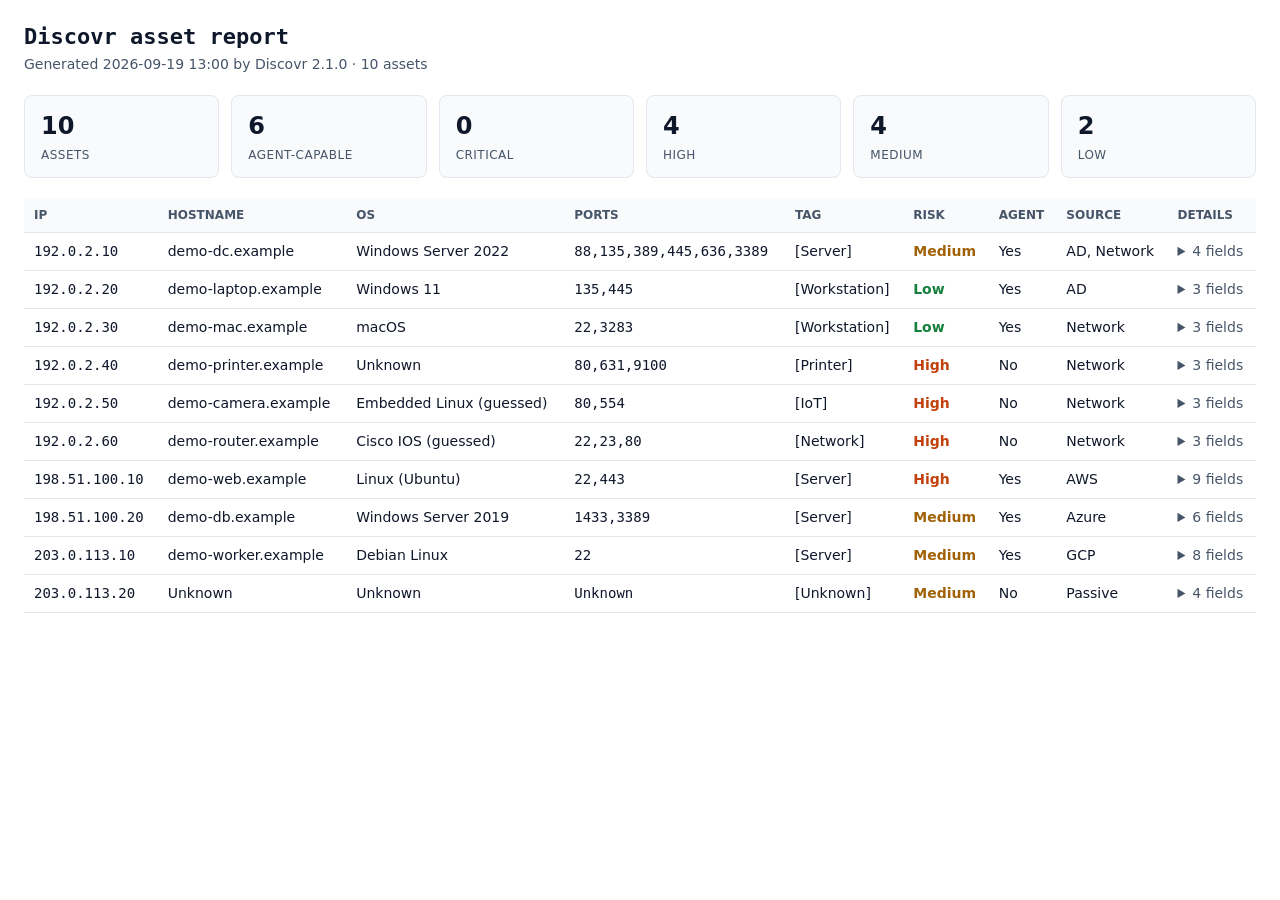
==== docs/demo/demo.html @ e3fc2866 "feat: complete portable discovery workflows and packaging Stream early network evidence, keep native" ====
<!doctype html>
<html lang="en"><head><meta charset="utf-8">
<meta name="viewport" content="width=device-width, initial-scale=1">
<title>Discovr asset report</title>
<style>
  /* Self-contained report: no external fonts, scripts or images, so it opens offline. */
  :root { color-scheme: light dark; --bg:#ffffff; --fg:#0f172a; --muted:#475569; --line:#e2e8f0;
          --card:#f8fafc; --crit:#b91c1c; --high:#c2410c; --med:#a16207; --low:#15803d; }
  @media (prefers-color-scheme: dark) {
    :root { --bg:#0b1015; --fg:#e6edf3; --muted:#9fb0bf; --line:#1f2a33; --card:#11181f;
            --crit:#f87171; --high:#fb923c; --med:#facc15; --low:#4ade80; } }
  body { margin:0; padding:24px; background:var(--bg); color:var(--fg);
         font:14px/1.5 "Fira Sans", system-ui, -apple-system, "Segoe UI", Roboto, sans-serif; }
  h1 { font:600 22px/1.2 "Fira Code", ui-monospace, "Cascadia Code", Menlo, Consolas, monospace; margin:0 0 4px; }
  p.meta { color:var(--muted); margin:0 0 20px; }
  .tiles { display:grid; grid-template-columns:repeat(auto-fit, minmax(150px, 1fr)); gap:12px; margin-bottom:20px; }
  .tile { background:var(--card); border:1px solid var(--line); border-radius:8px; padding:12px 16px; }
  .tile b { display:block; font-size:24px; font-variant-numeric:tabular-nums; }
  .tile span { color:var(--muted); font-size:12px; text-transform:uppercase; letter-spacing:.04em; }
  table { width:100%; border-collapse:collapse; }
  th, td { text-align:left; padding:8px 10px; border-bottom:1px solid var(--line); vertical-align:top; }
  th { position:sticky; top:0; background:var(--card); font-size:12px; text-transform:uppercase; color:var(--muted); }
  td.mono { font-family:"Fira Code", ui-monospace, Menlo, Consolas, monospace; font-variant-numeric:tabular-nums; }
  .risk { font-weight:600; }
  .Critical { color:var(--crit); } .High { color:var(--high); } .Medium { color:var(--med); } .Low { color:var(--low); }
  details summary { cursor:pointer; color:var(--muted); }
  dl { display:grid; grid-template-columns:max-content 1fr; gap:2px 12px; margin:6px 0 0; font-size:12px; }
  dt { color:var(--muted); } dd { margin:0; overflow-wrap:anywhere; }
  @media print { th { position:static; } details { display:block; } }
</style></head>
<body>
<h1>Discovr asset report</h1>
<p class="meta">Generated 2026-09-19 13:00 by Discovr 2.1.0 &middot; 10 assets</p>
<section class="tiles" aria-label="Summary"><div class="tile"><b>10</b><span>Assets</span></div><div class="tile"><b>6</b><span>Agent-capable</span></div><div class="tile"><b>0</b><span>Critical</span></div><div class="tile"><b>4</b><span>High</span></div><div class="tile"><b>4</b><span>Medium</span></div><div class="tile"><b>2</b><span>Low</span></div></section>
<table>
<thead><tr><th scope="col">IP</th><th scope="col">Hostname</th><th scope="col">OS</th><th scope="col">Ports</th>
<th scope="col">Tag</th><th scope="col">Risk</th><th scope="col">Agent</th><th scope="col">Source</th><th scope="col">Details</th></tr></thead>
<tbody>
<tr><td class="mono">192.0.2.10</td><td>demo-dc.example</td><td>Windows Server 2022</td><td class="mono">88,135,389,445,636,3389</td><td>[Server]</td><td class="risk Medium">Medium</td><td>Yes</td><td>AD, Network</td><td><details><summary>4 fields</summary><dl><dt>Demo</dt><dd>Yes</dd><dt>DomainController</dt><dd>Yes</dd><dt>Environment</dt><dd>Example office</dd><dt>Evidence</dt><dd>Fictional sample only; not a real scan or verified exposure assessment.</dd></dl></details></td></tr>
<tr><td class="mono">192.0.2.20</td><td>demo-laptop.example</td><td>Windows 11</td><td class="mono">135,445</td><td>[Workstation]</td><td class="risk Low">Low</td><td>Yes</td><td>AD</td><td><details><summary>3 fields</summary><dl><dt>Demo</dt><dd>Yes</dd><dt>Environment</dt><dd>Example office</dd><dt>Evidence</dt><dd>Fictional sample only; not a real scan or verified exposure assessment.</dd></dl></details></td></tr>
<tr><td class="mono">192.0.2.30</td><td>demo-mac.example</td><td>macOS</td><td class="mono">22,3283</td><td>[Workstation]</td><td class="risk Low">Low</td><td>Yes</td><td>Network</td><td><details><summary>3 fields</summary><dl><dt>Demo</dt><dd>Yes</dd><dt>Environment</dt><dd>Example office</dd><dt>Evidence</dt><dd>Fictional sample only; not a real scan or verified exposure assessment.</dd></dl></details></td></tr>
<tr><td class="mono">192.0.2.40</td><td>demo-printer.example</td><td>Unknown</td><td class="mono">80,631,9100</td><td>[Printer]</td><td class="risk High">High</td><td>No</td><td>Network</td><td><details><summary>3 fields</summary><dl><dt>Demo</dt><dd>Yes</dd><dt>Environment</dt><dd>Example office</dd><dt>Evidence</dt><dd>Fictional sample only; not a real scan or verified exposure assessment.</dd></dl></details></td></tr>
<tr><td class="mono">192.0.2.50</td><td>demo-camera.example</td><td>Embedded Linux (guessed)</td><td class="mono">80,554</td><td>[IoT]</td><td class="risk High">High</td><td>No</td><td>Network</td><td><details><summary>3 fields</summary><dl><dt>Demo</dt><dd>Yes</dd><dt>Environment</dt><dd>Example office</dd><dt>Evidence</dt><dd>Fictional sample only; not a real scan or verified exposure assessment.</dd></dl></details></td></tr>
<tr><td class="mono">192.0.2.60</td><td>demo-router.example</td><td>Cisco IOS (guessed)</td><td class="mono">22,23,80</td><td>[Network]</td><td class="risk High">High</td><td>No</td><td>Network</td><td><details><summary>3 fields</summary><dl><dt>Demo</dt><dd>Yes</dd><dt>Environment</dt><dd>Example office</dd><dt>Evidence</dt><dd>Fictional sample only; not a real scan or verified exposure assessment.</dd></dl></details></td></tr>
<tr><td class="mono">198.51.100.10</td><td>demo-web.example</td><td>Linux (Ubuntu)</td><td class="mono">22,443</td><td>[Server]</td><td class="risk High">High</td><td>Yes</td><td>AWS</td><td><details><summary>9 fields</summary><dl><dt>AccountID</dt><dd>000000000000</dd><dt>Cloud</dt><dd>AWS</dd><dt>Demo</dt><dd>Yes</dd><dt>Environment</dt><dd>Example production</dd><dt>Evidence</dt><dd>Fictional sample only; not a real scan or verified exposure assessment.</dd><dt>ExposedPorts</dt><dd>22,443</dd><dt>InstanceID</dt><dd>i-demo-web</dd><dt>InternetExposed</dt><dd>Yes</dd><dt>Region</dt><dd>ap-southeast-2</dd></dl></details></td></tr>
<tr><td class="mono">198.51.100.20</td><td>demo-db.example</td><td>Windows Server 2019</td><td class="mono">1433,3389</td><td>[Server]</td><td class="risk Medium">Medium</td><td>Yes</td><td>Azure</td><td><details><summary>6 fields</summary><dl><dt>Cloud</dt><dd>Azure</dd><dt>Demo</dt><dd>Yes</dd><dt>Environment</dt><dd>Example production</dd><dt>Evidence</dt><dd>Fictional sample only; not a real scan or verified exposure assessment.</dd><dt>InstanceID</dt><dd>demo-database</dd><dt>SubscriptionID</dt><dd>demo-subscription</dd></dl></details></td></tr>
<tr><td class="mono">203.0.113.10</td><td>demo-worker.example</td><td>Debian Linux</td><td class="mono">22</td><td>[Server]</td><td class="risk Medium">Medium</td><td>Yes</td><td>GCP</td><td><details><summary>8 fields</summary><dl><dt>Cloud</dt><dd>GCP</dd><dt>Demo</dt><dd>Yes</dd><dt>Environment</dt><dd>Example development</dd><dt>Evidence</dt><dd>Fictional sample only; not a real scan or verified exposure assessment.</dd><dt>InstanceID</dt><dd>demo-worker</dd><dt>InternetExposed</dt><dd>No</dd><dt>ProjectID</dt><dd>demo-project</dd><dt>Zone</dt><dd>australia-southeast1-a</dd></dl></details></td></tr>
<tr><td class="mono">203.0.113.20</td><td>Unknown</td><td>Unknown</td><td class="mono">Unknown</td><td>[Unknown]</td><td class="risk Medium">Medium</td><td>No</td><td>Passive</td><td><details><summary>4 fields</summary><dl><dt>Demo</dt><dd>Yes</dd><dt>Environment</dt><dd>Example development</dd><dt>Evidence</dt><dd>Fictional sample only; not a real scan or verified exposure assessment.</dd><dt>SeenVia</dt><dd>OS neighbour cache (may be stale)</dd></dl></details></td></tr>
</tbody></table>
</body></html>
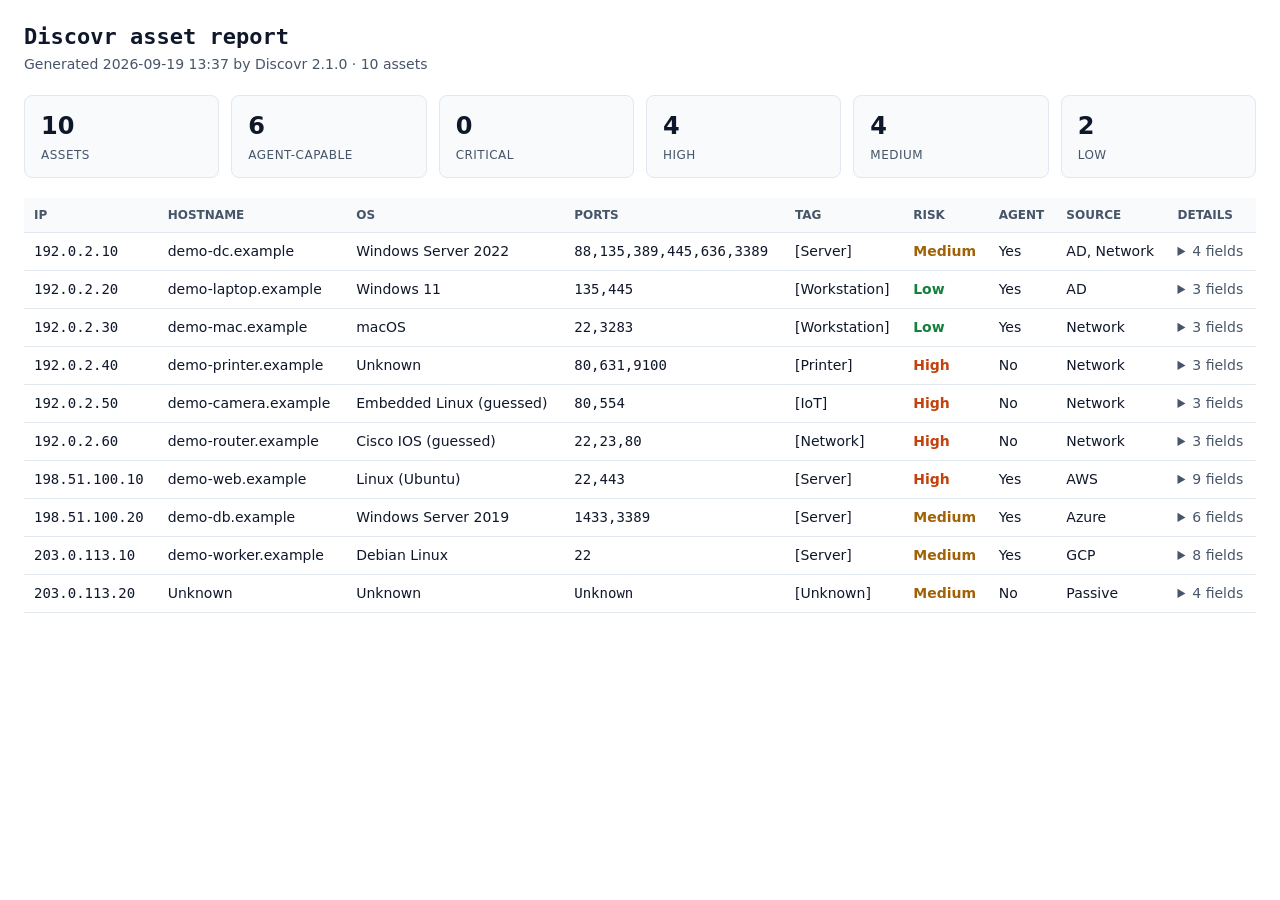
==== commit 1a3d4df2: "fix: identify devices with service evidence and clarify inventory actions" ====
--- a/docs/demo/demo.html
+++ b/docs/demo/demo.html
@@ -30,7 +30,7 @@
 </style></head>
 <body>
 <h1>Discovr asset report</h1>
-<p class="meta">Generated 2026-09-19 13:00 by Discovr 2.1.0 &middot; 10 assets</p>
+<p class="meta">Generated 2026-09-19 13:37 by Discovr 2.1.0 &middot; 10 assets</p>
 <section class="tiles" aria-label="Summary"><div class="tile"><b>10</b><span>Assets</span></div><div class="tile"><b>6</b><span>Agent-capable</span></div><div class="tile"><b>0</b><span>Critical</span></div><div class="tile"><b>4</b><span>High</span></div><div class="tile"><b>4</b><span>Medium</span></div><div class="tile"><b>2</b><span>Low</span></div></section>
 <table>
 <thead><tr><th scope="col">IP</th><th scope="col">Hostname</th><th scope="col">OS</th><th scope="col">Ports</th>
@@ -47,4 +47,153 @@
 <tr><td class="mono">203.0.113.10</td><td>demo-worker.example</td><td>Debian Linux</td><td class="mono">22</td><td>[Server]</td><td class="risk Medium">Medium</td><td>Yes</td><td>GCP</td><td><details><summary>8 fields</summary><dl><dt>Cloud</dt><dd>GCP</dd><dt>Demo</dt><dd>Yes</dd><dt>Environment</dt><dd>Example development</dd><dt>Evidence</dt><dd>Fictional sample only; not a real scan or verified exposure assessment.</dd><dt>InstanceID</dt><dd>demo-worker</dd><dt>InternetExposed</dt><dd>No</dd><dt>ProjectID</dt><dd>demo-project</dd><dt>Zone</dt><dd>australia-southeast1-a</dd></dl></details></td></tr>
 <tr><td class="mono">203.0.113.20</td><td>Unknown</td><td>Unknown</td><td class="mono">Unknown</td><td>[Unknown]</td><td class="risk Medium">Medium</td><td>No</td><td>Passive</td><td><details><summary>4 fields</summary><dl><dt>Demo</dt><dd>Yes</dd><dt>Environment</dt><dd>Example development</dd><dt>Evidence</dt><dd>Fictional sample only; not a real scan or verified exposure assessment.</dd><dt>SeenVia</dt><dd>OS neighbour cache (may be stale)</dd></dl></details></td></tr>
 </tbody></table>
+<script type="application/json" id="discovr-data">[
+  {
+    "IP": "192.0.2.10",
+    "Hostname": "demo-dc.example",
+    "OS": "Windows Server 2022",
+    "Ports": "88,135,389,445,636,3389",
+    "Source": "AD, Network",
+    "Environment": "Example office",
+    "DomainController": true,
+    "Demo": true,
+    "Evidence": "Fictional sample only; not a real scan or verified exposure assessment.",
+    "Tag": "[Server]",
+    "AgentCapable": true,
+    "Risk": "Medium"
+  },
+  {
+    "IP": "192.0.2.20",
+    "Hostname": "demo-laptop.example",
+    "OS": "Windows 11",
+    "Ports": "135,445",
+    "Source": "AD",
+    "Environment": "Example office",
+    "Demo": true,
+    "Evidence": "Fictional sample only; not a real scan or verified exposure assessment.",
+    "Tag": "[Workstation]",
+    "AgentCapable": true,
+    "Risk": "Low"
+  },
+  {
+    "IP": "192.0.2.30",
+    "Hostname": "demo-mac.example",
+    "OS": "macOS",
+    "Ports": "22,3283",
+    "Source": "Network",
+    "Environment": "Example office",
+    "Demo": true,
+    "Evidence": "Fictional sample only; not a real scan or verified exposure assessment.",
+    "Tag": "[Workstation]",
+    "AgentCapable": true,
+    "Risk": "Low"
+  },
+  {
+    "IP": "192.0.2.40",
+    "Hostname": "demo-printer.example",
+    "OS": "Unknown",
+    "Ports": "80,631,9100",
+    "Source": "Network",
+    "Environment": "Example office",
+    "Demo": true,
+    "Evidence": "Fictional sample only; not a real scan or verified exposure assessment.",
+    "Tag": "[Printer]",
+    "AgentCapable": false,
+    "Risk": "High"
+  },
+  {
+    "IP": "192.0.2.50",
+    "Hostname": "demo-camera.example",
+    "OS": "Embedded Linux (guessed)",
+    "Ports": "80,554",
+    "Source": "Network",
+    "Environment": "Example office",
+    "Demo": true,
+    "Evidence": "Fictional sample only; not a real scan or verified exposure assessment.",
+    "Tag": "[IoT]",
+    "AgentCapable": false,
+    "Risk": "High"
+  },
+  {
+    "IP": "192.0.2.60",
+    "Hostname": "demo-router.example",
+    "OS": "Cisco IOS (guessed)",
+    "Ports": "22,23,80",
+    "Source": "Network",
+    "Environment": "Example office",
+    "Demo": true,
+    "Evidence": "Fictional sample only; not a real scan or verified exposure assessment.",
+    "Tag": "[Network]",
+    "AgentCapable": false,
+    "Risk": "High"
+  },
+  {
+    "IP": "198.51.100.10",
+    "Hostname": "demo-web.example",
+    "OS": "Linux (Ubuntu)",
+    "Ports": "22,443",
+    "Source": "AWS",
+    "Cloud": "AWS",
+    "AccountID": "000000000000",
+    "InstanceID": "i-demo-web",
+    "Region": "ap-southeast-2",
+    "InternetExposed": true,
+    "ExposedPorts": "22,443",
+    "Environment": "Example production",
+    "Demo": true,
+    "Evidence": "Fictional sample only; not a real scan or verified exposure assessment.",
+    "Tag": "[Server]",
+    "AgentCapable": true,
+    "Risk": "High"
+  },
+  {
+    "IP": "198.51.100.20",
+    "Hostname": "demo-db.example",
+    "OS": "Windows Server 2019",
+    "Ports": "1433,3389",
+    "Source": "Azure",
+    "Cloud": "Azure",
+    "SubscriptionID": "demo-subscription",
+    "InstanceID": "demo-database",
+    "InternetExposed": null,
+    "Environment": "Example production",
+    "Demo": true,
+    "Evidence": "Fictional sample only; not a real scan or verified exposure assessment.",
+    "Tag": "[Server]",
+    "AgentCapable": true,
+    "Risk": "Medium"
+  },
+  {
+    "IP": "203.0.113.10",
+    "Hostname": "demo-worker.example",
+    "OS": "Debian Linux",
+    "Ports": "22",
+    "Source": "GCP",
+    "Cloud": "GCP",
+    "ProjectID": "demo-project",
+    "Zone": "australia-southeast1-a",
+    "InstanceID": "demo-worker",
+    "InternetExposed": false,
+    "Environment": "Example development",
+    "Demo": true,
+    "Evidence": "Fictional sample only; not a real scan or verified exposure assessment.",
+    "Tag": "[Server]",
+    "AgentCapable": true,
+    "Risk": "Medium"
+  },
+  {
+    "IP": "203.0.113.20",
+    "Hostname": "Unknown",
+    "OS": "Unknown",
+    "Ports": "Unknown",
+    "Source": "Passive",
+    "SeenVia": "OS neighbour cache (may be stale)",
+    "Environment": "Example development",
+    "Demo": true,
+    "Evidence": "Fictional sample only; not a real scan or verified exposure assessment.",
+    "Tag": "[Unknown]",
+    "AgentCapable": false,
+    "Risk": "Medium"
+  }
+]</script>
 </body></html>
